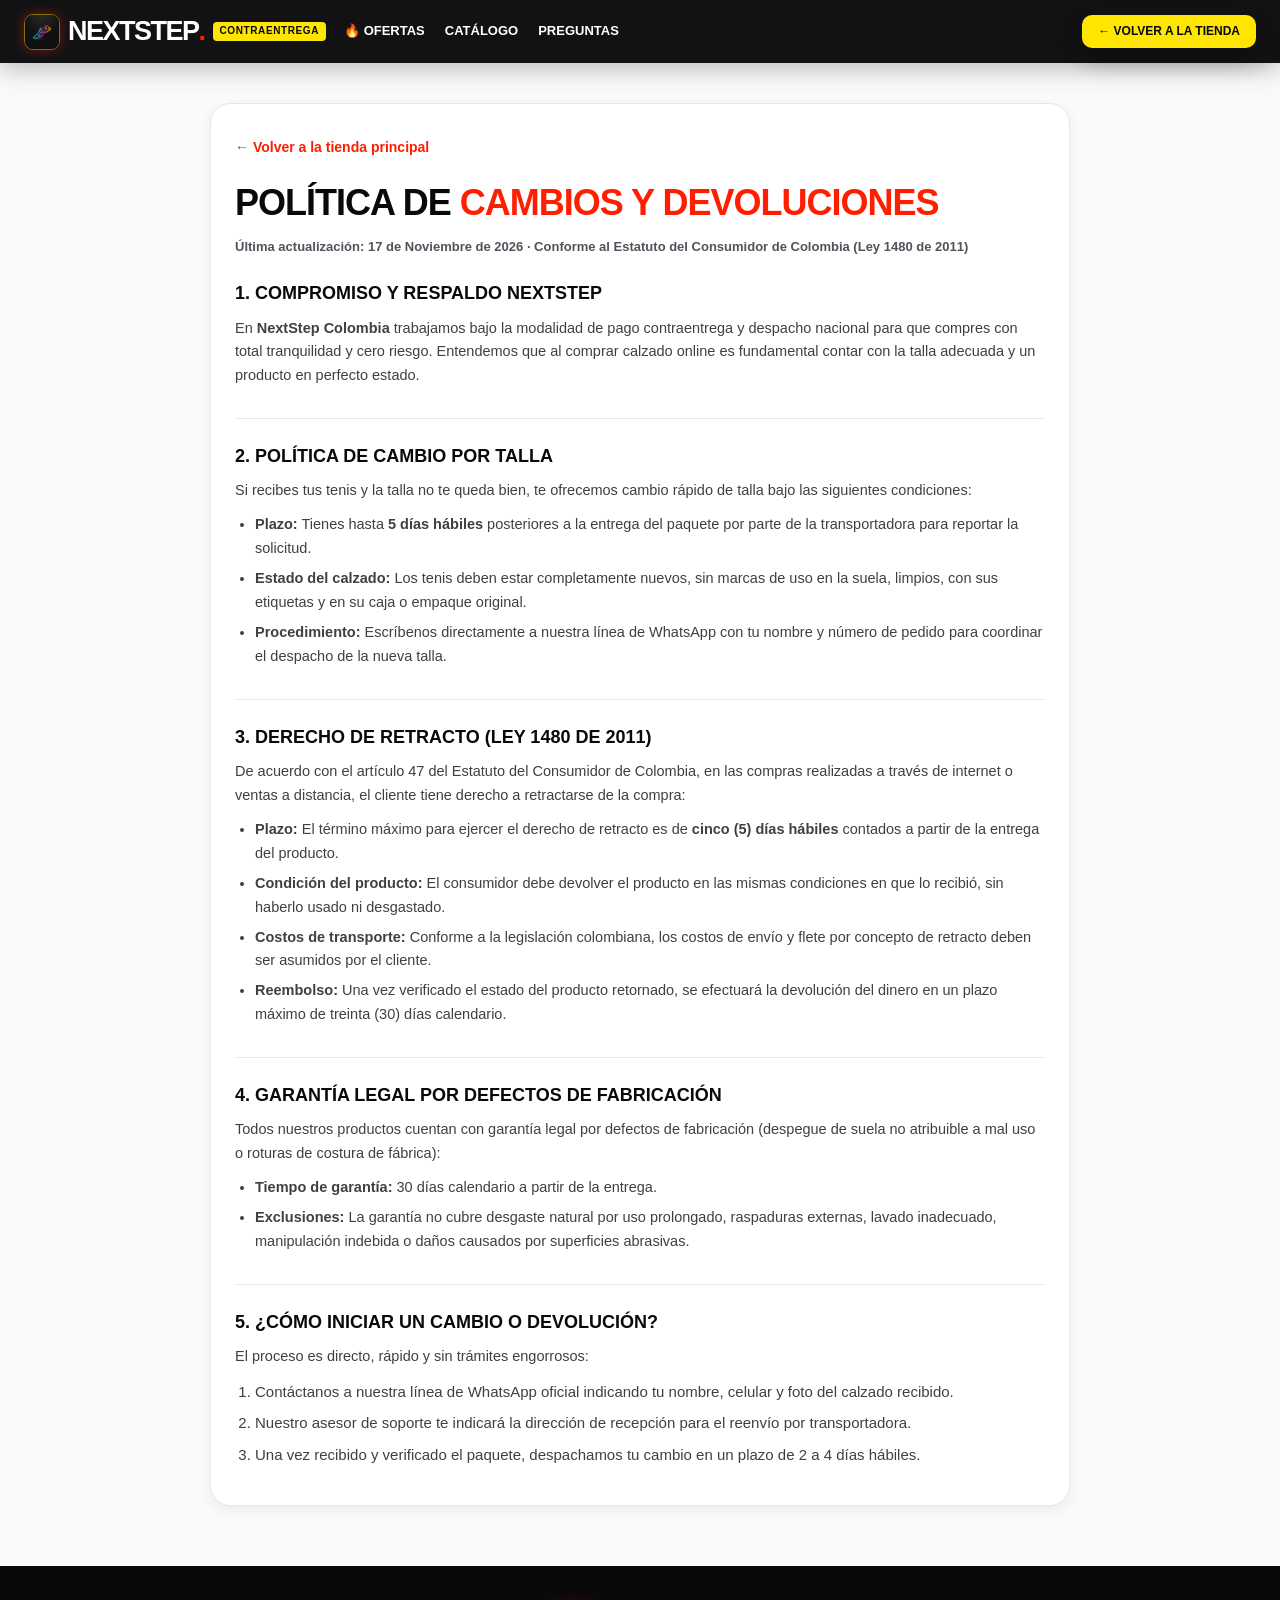
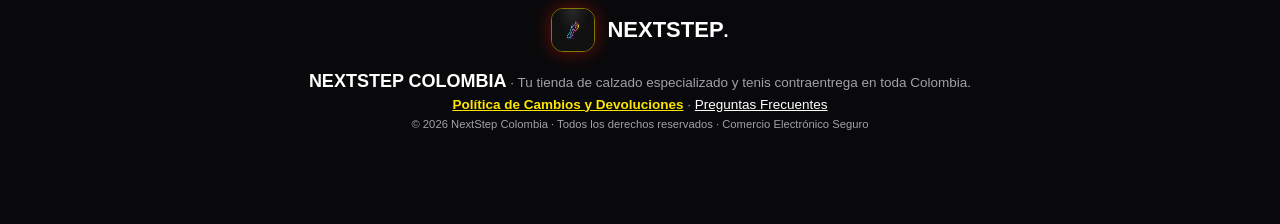
==== politica-devoluciones.html @ 33014d74 "Crear pagina oficial de politica de devoluciones y cambios conforme a la Ley 1480" ====
<!DOCTYPE html>
<html lang="es">
<head>
  <meta charset="utf-8">
  <meta name="viewport" content="width=device-width, initial-scale=1">
  <title>Política de Devoluciones y Cambios · NextStep Colombia</title>
  <meta name="description" content="Conoce nuestra política de cambios por talla, derecho de retracto y garantías de calzado en NextStep Colombia conforme a la Ley 1480 de 2011.">
  <meta name="robots" content="index, follow">
  <link rel="canonical" href="https://nextstep-liard.vercel.app/politica-devoluciones.html">
  <link rel="icon" type="image/x-icon" href="assets/favicon.ico">
  <link rel="stylesheet" href="css/styles.css">
  <style>
    .policy-container {
      max-width: 860px;
      margin: 40px auto 60px;
      padding: 32px 24px;
      background: #ffffff;
      border: 1.5px solid var(--border);
      border-radius: 20px;
      box-shadow: var(--shadow-sm);
    }
    .policy-container h1 {
      font-size: clamp(24px, 3.5vw, 36px);
      font-weight: 900;
      text-transform: uppercase;
      letter-spacing: -1px;
      margin-bottom: 8px;
    }
    .policy-container h1 span {
      color: var(--r);
    }
    .policy-date {
      font-size: 13px;
      color: var(--m);
      font-weight: 700;
      margin-bottom: 24px;
      display: block;
    }
    .policy-section {
      margin-bottom: 24px;
      padding-bottom: 20px;
      border-bottom: 1px solid var(--border);
    }
    .policy-section:last-child {
      border-bottom: none;
      margin-bottom: 0;
      padding-bottom: 0;
    }
    .policy-section h2 {
      font-size: 18px;
      font-weight: 900;
      text-transform: uppercase;
      margin-bottom: 10px;
      color: var(--k);
    }
    .policy-section p, .policy-section ul {
      font-size: 14.5px;
      line-height: 1.65;
      color: #3f3f46;
      margin-bottom: 10px;
    }
    .policy-section ul {
      padding-left: 20px;
    }
    .policy-section li {
      margin-bottom: 6px;
    }
    .policy-back-btn {
      display: inline-flex;
      align-items: center;
      gap: 8px;
      margin-bottom: 20px;
      font-weight: 800;
      color: var(--r);
      text-decoration: none;
      font-size: 14px;
    }
  </style>
</head>
<body>
  <!-- Header Sticky -->
  <header>
    <a href="index.html" class="logo" aria-label="NextStep Colombia Inicio">
      <img src="assets/logo.jpg" alt="NextStep Logo" class="logo-img" width="36" height="36">
      <span>NextStep<b>.</b></span>
      <span class="logo-tag">CONTRAENTREGA</span>
    </a>
    <nav>
      <a href="index.html#ofertas">🔥 Ofertas</a>
      <a href="index.html#tenis">Catálogo</a>
      <a href="index.html#faq">Preguntas</a>
    </nav>
    <a href="index.html" class="cta" style="padding:8px 16px;font-size:12px;margin-left:auto">← Volver a la Tienda</a>
  </header>

  <main class="policy-container">
    <a href="index.html" class="policy-back-btn">← Volver a la tienda principal</a>
    <h1>Política de <span>Cambios y Devoluciones</span></h1>
    <span class="policy-date">Última actualización: 17 de Noviembre de 2026 · Conforme al Estatuto del Consumidor de Colombia (Ley 1480 de 2011)</span>

    <div class="policy-section">
      <h2>1. Compromiso y Respaldo NextStep</h2>
      <p>En <strong>NextStep Colombia</strong> trabajamos bajo la modalidad de pago contraentrega y despacho nacional para que compres con total tranquilidad y cero riesgo. Entendemos que al comprar calzado online es fundamental contar con la talla adecuada y un producto en perfecto estado.</p>
    </div>

    <div class="policy-section">
      <h2>2. Política de Cambio por Talla</h2>
      <p>Si recibes tus tenis y la talla no te queda bien, te ofrecemos cambio rápido de talla bajo las siguientes condiciones:</p>
      <ul>
        <li><strong>Plazo:</strong> Tienes hasta <strong>5 días hábiles</strong> posteriores a la entrega del paquete por parte de la transportadora para reportar la solicitud.</li>
        <li><strong>Estado del calzado:</strong> Los tenis deben estar completamente nuevos, sin marcas de uso en la suela, limpios, con sus etiquetas y en su caja o empaque original.</li>
        <li><strong>Procedimiento:</strong> Escríbenos directamente a nuestra línea de WhatsApp con tu nombre y número de pedido para coordinar el despacho de la nueva talla.</li>
      </ul>
    </div>

    <div class="policy-section">
      <h2>3. Derecho de Retracto (Ley 1480 de 2011)</h2>
      <p>De acuerdo con el artículo 47 del Estatuto del Consumidor de Colombia, en las compras realizadas a través de internet o ventas a distancia, el cliente tiene derecho a retractarse de la compra:</p>
      <ul>
        <li><strong>Plazo:</strong> El término máximo para ejercer el derecho de retracto es de <strong>cinco (5) días hábiles</strong> contados a partir de la entrega del producto.</li>
        <li><strong>Condición del producto:</strong> El consumidor debe devolver el producto en las mismas condiciones en que lo recibió, sin haberlo usado ni desgastado.</li>
        <li><strong>Costos de transporte:</strong> Conforme a la legislación colombiana, los costos de envío y flete por concepto de retracto deben ser asumidos por el cliente.</li>
        <li><strong>Reembolso:</strong> Una vez verificado el estado del producto retornado, se efectuará la devolución del dinero en un plazo máximo de treinta (30) días calendario.</li>
      </ul>
    </div>

    <div class="policy-section">
      <h2>4. Garantía Legal por Defectos de Fabricación</h2>
      <p>Todos nuestros productos cuentan con garantía legal por defectos de fabricación (despegue de suela no atribuible a mal uso o roturas de costura de fábrica):</p>
      <ul>
        <li><strong>Tiempo de garantía:</strong> 30 días calendario a partir de la entrega.</li>
        <li><strong>Exclusiones:</strong> La garantía no cubre desgaste natural por uso prolongado, raspaduras externas, lavado inadecuado, manipulación indebida o daños causados por superficies abrasivas.</li>
      </ul>
    </div>

    <div class="policy-section">
      <h2>5. ¿Cómo Iniciar un Cambio o Devolución?</h2>
      <p>El proceso es directo, rápido y sin trámites engorrosos:</p>
      <ol style="padding-left:20px;line-height:1.7;color:#3f3f46">
        <li>Contáctanos a nuestra línea de WhatsApp oficial indicando tu nombre, celular y foto del calzado recibido.</li>
        <li>Nuestro asesor de soporte te indicará la dirección de recepción para el reenvío por transportadora.</li>
        <li>Una vez recibido y verificado el paquete, despachamos tu cambio en un plazo de 2 a 4 días hábiles.</li>
      </ol>
    </div>
  </main>

  <!-- Footer -->
  <footer>
    <a href="index.html" class="footer-logo">
      <img src="assets/logo.jpg" alt="NextStep Colombia" width="44" height="44">
      <span>NEXTSTEP<b>.</b></span>
    </a>
    <p><b>NEXTSTEP COLOMBIA</b> · Tu tienda de calzado especializado y tenis contraentrega en toda Colombia.</p>
    <p><a href="politica-devoluciones.html" style="color:var(--y);font-weight:700">Política de Cambios y Devoluciones</a> · <a href="index.html#faq" style="color:#fff">Preguntas Frecuentes</a></p>
    <small>© 2026 NextStep Colombia · Todos los derechos reservados · Comercio Electrónico Seguro</small>
  </footer>
</body>
</html>
---- css/styles.css ----
/* ==========================================================================
   NEXTSTEP · ESTILOS E-COMMERCE DE ALTA CONVERSIÓN (DROPI / CONTRAENTREGA)
   ========================================================================== */
:root {
  --k: #09090b;
  --k-soft: #18181b;
  --r: #ff1e00;
  --r-dark: #c90000;
  --y: #ffe600;
  --y-soft: #fff6a8;
  --green: #00b84c;
  --wa: #25d366;
  --wa-dark: #128c7e;
  --orange: #ff6a00;
  --g: #f4f5f7;
  --border: #e5e7eb;
  --m: #52525b;
  --card-bg: #ffffff;
  --shadow-sm: 0 4px 14px rgba(0, 0, 0, 0.06);
  --shadow-md: 0 12px 28px rgba(0, 0, 0, 0.12);
  --shadow-glow: 0 14px 34px rgba(255, 30, 0, 0.24);
  --radius: 16px;
}

* {
  box-sizing: border-box;
  margin: 0;
}

html {
  scroll-behavior: smooth;
}

body {
  font: 15px/1.45 "Inter", "Helvetica Neue", Arial, sans-serif;
  color: var(--k);
  background: #fafafa;
  overflow-x: hidden;
}

a {
  color: inherit;
}

button {
  font: inherit;
  cursor: pointer;
  border: 0;
}

.mu {
  color: var(--m);
}

/* ---------- Marquesina Superior + Control de Pausa (WCAG 2.2.2) ---------- */
.mq {
  background: linear-gradient(90deg, var(--y), #ffd000, var(--y));
  color: var(--k);
  overflow: hidden;
  white-space: nowrap;
  font-weight: 900;
  font-size: 12px;
  letter-spacing: 0.4px;
  text-transform: uppercase;
  padding: 9px 44px 9px 0;
  position: relative;
  border-bottom: 2px solid var(--k);
}

.mq > div {
  display: inline-block;
  will-change: transform;
}

.mq span {
  margin: 0 24px;
}

@media (prefers-reduced-motion: no-preference) {
  .mq > div {
    animation: mq 32s linear infinite;
  }
  .mq.paused > div {
    animation-play-state: paused;
  }
}

@keyframes mq {
  to {
    transform: translateX(-50%);
  }
}

.mq-toggle {
  position: absolute;
  right: 8px;
  top: 50%;
  transform: translateY(-50%);
  background: var(--k);
  color: #fff;
  width: 26px;
  height: 26px;
  border-radius: 6px;
  font-size: 12px;
  display: grid;
  place-items: center;
  line-height: 1;
}

.mq-toggle:hover {
  background: var(--r);
}

/* ---------- Barra Flash de Urgencia con Temporizador ---------- */
.flash-bar {
  background: linear-gradient(90deg, #111115, #2b0907, #111115);
  color: #fff;
  text-align: center;
  padding: 8px 16px;
  font-size: 12.5px;
  font-weight: 800;
  letter-spacing: 0.3px;
  display: flex;
  flex-wrap: wrap;
  align-items: center;
  justify-content: center;
  gap: 10px;
}

.flash-pill {
  background: var(--r);
  color: #fff;
  padding: 2px 10px;
  border-radius: 99px;
  font-size: 11px;
  font-weight: 900;
  text-transform: uppercase;
}

.flash-timer {
  background: var(--y);
  color: var(--k);
  font-family: ui-monospace, SFMono-Regular, Menlo, monospace;
  font-weight: 900;
  padding: 2px 9px;
  border-radius: 6px;
  font-size: 13px;
  letter-spacing: 1px;
}

/* ---------- Header Sticky ---------- */
header {
  background: rgba(9, 9, 11, 0.96);
  backdrop-filter: blur(10px);
  color: #fff;
  display: flex;
  align-items: center;
  gap: 18px;
  padding: 12px 24px;
  position: sticky;
  top: 0;
  z-index: 40;
  box-shadow: 0 6px 24px rgba(0, 0, 0, 0.25);
}

.logo {
  font-weight: 900;
  font-size: 27px;
  letter-spacing: -1.5px;
  text-transform: uppercase;
  text-decoration: none;
  display: inline-flex;
  align-items: center;
  gap: 8px;
}

.logo-img {
  width: 36px;
  height: 36px;
  border-radius: 9px;
  object-fit: cover;
  box-shadow: 0 0 12px rgba(255, 30, 0, 0.4);
  border: 1.5px solid rgba(255, 230, 0, 0.45);
  transition: transform 0.25s ease, box-shadow 0.25s ease;
  flex-shrink: 0;
}

.logo:hover .logo-img {
  transform: rotate(-6deg) scale(1.06);
  box-shadow: 0 0 18px rgba(255, 106, 0, 0.65);
}

.logo b {
  color: var(--r);
}

.logo-tag {
  font-size: 10px;
  letter-spacing: 0.6px;
  background: var(--y);
  color: var(--k);
  padding: 2px 7px;
  border-radius: 4px;
  font-weight: 900;
}

nav {
  display: flex;
  gap: 20px;
  font-weight: 800;
  font-size: 13px;
  text-transform: uppercase;
  flex: 1;
}

nav a {
  text-decoration: none;
  position: relative;
  padding: 4px 0;
  transition: color 0.2s;
}

nav a:hover {
  color: var(--y);
}

.search-wrap {
  position: relative;
  display: flex;
  align-items: center;
}

#q {
  padding: 9px 14px;
  border-radius: 99px;
  border: 2px solid #27272a;
  background: #18181b;
  color: #fff;
  width: 210px;
  font: inherit;
  transition: border-color 0.2s, background 0.2s;
}

#q::placeholder {
  color: #a1a1aa;
}

#q:focus {
  outline: none;
  border-color: var(--y);
  background: #222226;
}

#cb {
  background: linear-gradient(135deg, var(--r), var(--orange));
  color: #fff;
  font-weight: 900;
  padding: 10px 18px;
  border-radius: 99px;
  display: inline-flex;
  align-items: center;
  gap: 8px;
  box-shadow: 0 6px 18px rgba(255, 30, 0, 0.38);
  transition: transform 0.2s, box-shadow 0.2s;
}

#cb:hover {
  transform: translateY(-2px);
  box-shadow: 0 10px 22px rgba(255, 30, 0, 0.5);
}

#cc {
  background: var(--y);
  color: var(--k);
  border-radius: 99px;
  min-width: 22px;
  height: 22px;
  display: inline-grid;
  place-items: center;
  padding: 0 6px;
  font-size: 12px;
  font-weight: 900;
}

@media (max-width: 820px) {
  nav {
    display: none;
  }
  .logo-tag {
    display: none;
  }
}

@media (max-width: 600px) {
  header {
    flex-wrap: wrap;
    padding: 10px 12px;
    gap: 8px 10px;
  }
  .logo {
    font-size: 20px;
    gap: 6px;
  }
  .logo-img {
    width: 30px;
    height: 30px;
  }
  .search-wrap {
    order: 3;
    width: 100%;
  }
  #q {
    width: 100%;
    padding: 9px 14px;
    font-size: 14px;
  }
  #cb {
    margin-left: auto;
    padding: 8px 12px;
    font-size: 12px;
  }
}

/* ---------- Hero Slider de Alto Impacto ---------- */
.hero {
  position: relative;
  overflow: hidden;
  color: #fff;
  background: var(--k);
}

.sl {
  display: none;
  position: relative;
  min-height: min(72vh, 550px);
  padding: 44px 6vw 58px;
  align-items: center;
  grid-template-columns: 1.15fr 0.95fr;
  gap: 28px;
}

.sl.on {
  display: grid;
}

@media (prefers-reduced-motion: no-preference) {
  .sl.on {
    animation: fi 0.55s ease-out;
  }
}

@keyframes fi {
  from {
    opacity: 0;
    transform: translateX(30px);
  }
}

.hero-kicker {
  display: inline-flex;
  align-items: center;
  gap: 6px;
  background: rgba(255, 230, 0, 0.16);
  border: 1px solid var(--y);
  color: var(--y);
  font-size: 12px;
  font-weight: 900;
  text-transform: uppercase;
  padding: 5px 12px;
  border-radius: 99px;
  margin-bottom: 14px;
}

.sl h1 {
  font-size: clamp(36px, 6.2vw, 82px);
  line-height: 0.94;
  font-weight: 900;
  text-transform: uppercase;
  letter-spacing: -2px;
  text-shadow: 0 8px 26px rgba(0, 0, 0, 0.35);
}

.sl p {
  font-size: clamp(15px, 1.8vw, 19px);
  margin: 14px 0 24px;
  max-width: 510px;
  color: rgba(255, 255, 255, 0.92);
}

.hero-img-wrap {
  position: relative;
  display: grid;
  place-items: center;
}

.sl img {
  width: 100%;
  max-width: 440px;
  max-height: 410px;
  object-fit: cover;
  border-radius: 22px;
  transform: rotate(3deg);
  box-shadow: 0 26px 60px rgba(0, 0, 0, 0.55);
  border: 3px solid rgba(255, 255, 255, 0.25);
  background: #fff;
}

@media (prefers-reduced-motion: no-preference) {
  .sl.on img {
    animation: floatShoe 4.6s ease-in-out infinite;
  }
}

@keyframes floatShoe {
  0%, 100% {
    transform: rotate(3deg) translateY(0);
  }
  50% {
    transform: rotate(1deg) translateY(-12px);
  }
}

.hero-badge {
  position: absolute;
  bottom: 14px;
  left: 14px;
  background: var(--y);
  color: var(--k);
  padding: 10px 14px;
  border-radius: 12px;
  font-weight: 900;
  font-size: 13px;
  box-shadow: 0 10px 24px rgba(0, 0, 0, 0.35);
  text-transform: uppercase;
}

.bgv {
  position: absolute;
  inset: 0;
  width: 100%;
  height: 100%;
  object-fit: cover;
  opacity: 0.35;
}

@media (max-width: 760px) {
  .sl {
    grid-template-columns: 1fr;
    text-align: center;
    padding: 26px 16px 52px;
    min-height: auto;
    gap: 16px;
  }
  .sl img {
    max-height: 220px;
    max-width: 250px;
  }
  .hero-img-wrap {
    order: -1;
  }
  .sl p {
    margin-inline: auto;
  }
  .hero-badge {
    left: 50%;
    transform: translateX(-50%);
    white-space: nowrap;
  }
}

@media (max-width: 600px) {
  .sl {
    padding: 18px 12px 46px;
  }
  .hero-kicker {
    font-size: 10px;
    padding: 3px 8px;
    margin-bottom: 6px;
  }
  .sl h1 {
    font-size: clamp(24px, 7.8vw, 34px);
    letter-spacing: -1px;
    line-height: 1.05;
  }
  .sl p {
    font-size: 13px;
    margin: 6px auto 14px;
    max-width: 300px;
  }
  .sl img {
    max-height: 175px;
    max-width: 200px;
    border-radius: 14px;
  }
  .hero-badge {
    font-size: 10px;
    padding: 5px 8px;
    border-radius: 6px;
    bottom: 6px;
  }
  .cta {
    padding: 11px 20px;
    font-size: 12.5px;
  }
  .ar {
    width: 32px;
    height: 32px;
    font-size: 18px;
  }
}

.ar {
  position: absolute;
  top: 50%;
  transform: translateY(-50%);
  background: rgba(0, 0, 0, 0.45);
  color: #fff;
  width: 42px;
  height: 42px;
  border-radius: 50%;
  font-size: 24px;
  display: grid;
  place-items: center;
  z-index: 3;
  transition: background 0.2s;
}

.ar:hover {
  background: rgba(0, 0, 0, 0.8);
}

.dots {
  position: absolute;
  bottom: 16px;
  left: 0;
  right: 0;
  display: flex;
  align-items: center;
  justify-content: center;
  gap: 8px;
  z-index: 3;
}

.dots i {
  display: inline-block;
  width: 10px;
  height: 10px;
  border-radius: 6px;
  background: rgba(255, 255, 255, 0.45);
  cursor: pointer;
  transition: width 0.25s, background 0.25s;
}

.dots i.on {
  background: var(--y);
  width: 30px;
}

.hero-toggle {
  background: rgba(0, 0, 0, 0.55);
  color: #fff;
  border: 1px solid rgba(255, 255, 255, 0.35);
  border-radius: 99px;
  padding: 3px 10px;
  font-size: 11px;
  font-weight: 800;
  margin-left: 8px;
}

/* ---------- Botones CTA Llamativos + Brillo Shimmer ---------- */
.cta {
  position: relative;
  overflow: hidden;
  display: inline-flex;
  align-items: center;
  justify-content: center;
  gap: 8px;
  background: var(--y);
  color: var(--k);
  font-weight: 900;
  text-transform: uppercase;
  padding: 15px 30px;
  text-decoration: none;
  border-radius: 10px;
  box-shadow: 0 12px 26px rgba(0, 0, 0, 0.3);
  transition: transform 0.2s, box-shadow 0.2s, background 0.2s;
}

.cta:hover {
  transform: translateY(-2px);
  background: #fff;
}

.cta.k {
  background: var(--k);
  color: #fff;
  width: 100%;
  margin-top: 8px;
}

.cta.k:hover {
  background: var(--r);
}

.cta-shine::after,
.w::after {
  content: "";
  position: absolute;
  inset: 0;
  background: linear-gradient(
    115deg,
    transparent 25%,
    rgba(255, 255, 255, 0.45) 50%,
    transparent 75%
  );
  transform: translateX(-120%);
  pointer-events: none;
}

@media (prefers-reduced-motion: no-preference) {
  .cta-shine::after,
  .w::after {
    animation: ctaShine 3.6s ease-in-out infinite;
  }
}

@keyframes ctaShine {
  0%, 60% {
    transform: translateX(-120%);
  }
  100% {
    transform: translateX(120%);
  }
}

/* ---------- Trust Bar (4 Pilares) ---------- */
.tr {
  display: grid;
  grid-template-columns: repeat(auto-fit, minmax(190px, 1fr));
  gap: 1px;
  background: var(--border);
  border-bottom: 1px solid var(--border);
}

.tr div {
  background: #fff;
  padding: 18px 14px;
  text-align: center;
  font-weight: 900;
  font-size: 13px;
  text-transform: uppercase;
  transition: background 0.2s;
}

.tr div:hover {
  background: #fffbeb;
}

.tr small {
  display: block;
  color: var(--m);
  font-weight: 500;
  text-transform: none;
  margin-top: 2px;
}

/* ---------- Títulos de Sección ---------- */
.sec-head {
  max-width: 1280px;
  margin: auto;
  padding: 40px 24px 16px;
  display: flex;
  flex-wrap: wrap;
  align-items: flex-end;
  justify-content: space-between;
  gap: 12px;
}

.sec {
  font-size: clamp(24px, 3.8vw, 40px);
  font-weight: 900;
  text-transform: uppercase;
  letter-spacing: -1px;
  padding: 40px 24px 14px;
  max-width: 1280px;
  margin: auto;
}

.sec-head .sec {
  padding: 0;
  margin: 0;
}

.sec span {
  color: var(--r);
}

.sec-sub {
  font-size: 13.5px;
  font-weight: 700;
  color: var(--m);
  background: #fff;
  border: 1px solid var(--border);
  padding: 6px 14px;
  border-radius: 99px;
}

/* ---------- Grids y Tarjetas de Producto (Estilo Tiendas Nova / Dropi) ---------- */
.grid {
  display: grid;
  grid-template-columns: repeat(auto-fill, minmax(245px, 1fr));
  gap: 20px;
  padding: 0 24px;
  max-width: 1280px;
  margin: auto;
}

.card {
  background: var(--card-bg);
  border-radius: var(--radius);
  padding: 12px;
  border: 1.5px solid var(--border);
  box-shadow: var(--shadow-sm);
  cursor: pointer;
  display: flex;
  flex-direction: column;
  transition: transform 0.25s ease, box-shadow 0.25s ease, border-color 0.25s ease;
}

.card:hover {
  transform: translateY(-6px);
  box-shadow: var(--shadow-md);
  border-color: var(--r);
}

.im {
  aspect-ratio: 1;
  background: var(--g);
  border-radius: 12px;
  overflow: hidden;
  position: relative;
}

.im img {
  width: 100%;
  height: 100%;
  object-fit: cover;
  transition: transform 0.4s ease;
}

.card:hover .im img {
  transform: scale(1.07);
}

.bg {
  position: absolute;
  top: 10px;
  left: 10px;
  background: linear-gradient(135deg, var(--r), var(--orange));
  color: #fff;
  font-size: 12px;
  font-weight: 900;
  padding: 4px 10px;
  border-radius: 99px;
  box-shadow: 0 4px 10px rgba(255, 30, 0, 0.35);
}

.tag-hot {
  position: absolute;
  top: 10px;
  right: 10px;
  background: var(--k);
  color: var(--y);
  font-size: 10.5px;
  font-weight: 900;
  padding: 4px 8px;
  border-radius: 99px;
  letter-spacing: 0.3px;
}

.tag-cod {
  position: absolute;
  bottom: 10px;
  left: 10px;
  background: rgba(0, 184, 76, 0.94);
  color: #fff;
  font-size: 11px;
  font-weight: 800;
  padding: 4px 9px;
  border-radius: 8px;
}

.vb {
  position: absolute;
  bottom: 10px;
  right: 10px;
  background: var(--k);
  color: #fff;
  font-size: 11px;
  font-weight: 800;
  padding: 4px 8px;
  border-radius: 6px;
}

.card-meta {
  display: flex;
  align-items: center;
  justify-content: space-between;
  font-size: 12px;
  margin-top: 10px;
  color: var(--m);
  font-weight: 700;
}

.stars {
  color: #f59e0b;
  font-weight: 900;
}

.card h3 {
  font-size: 15px;
  font-weight: 900;
  margin: 4px 0 6px;
  text-transform: uppercase;
  line-height: 1.25;
}

.pr {
  display: flex;
  align-items: baseline;
  flex-wrap: wrap;
  gap: 8px;
}

.pr b {
  font-size: 22px;
  font-weight: 900;
  color: var(--r);
}

.pr s {
  color: var(--m);
  font-size: 14px;
}

.sv {
  display: inline-block;
  margin-top: 4px;
  font-size: 12px;
  font-weight: 800;
  color: #065f46;
  background: #d1fae5;
  padding: 2px 8px;
  border-radius: 6px;
  width: fit-content;
}

.stock-bar-wrap {
  margin-top: 10px;
  font-size: 11.5px;
  font-weight: 700;
  color: #9a3412;
}

.stock-track {
  height: 6px;
  background: #fed7aa;
  border-radius: 99px;
  overflow: hidden;
  margin-top: 4px;
}

.stock-fill {
  height: 100%;
  background: linear-gradient(90deg, var(--orange), var(--r));
  border-radius: 99px;
}

.card-btn {
  margin-top: 12px;
  width: 100%;
  background: var(--k);
  color: #fff;
  font-weight: 900;
  font-size: 13px;
  text-transform: uppercase;
  padding: 11px 12px;
  border-radius: 10px;
  position: relative;
  overflow: hidden;
  transition: background 0.2s, transform 0.2s;
}

.card:hover .card-btn {
  background: linear-gradient(135deg, var(--r), var(--orange));
}

.card iframe,
.card video {
  width: 100%;
  aspect-ratio: 4/5;
  border: 0;
  border-radius: 10px;
  background: #000;
}

/* ---------- Banner Promocional 2x (Venta Cruzada) ---------- */
.promo-banner {
  max-width: 1232px;
  margin: 38px auto 0;
  padding: 24px 28px;
  border-radius: 20px;
  background: linear-gradient(120deg, #09090b 0%, #b91c1c 55%, #ff6a00 100%);
  color: #fff;
  display: flex;
  flex-wrap: wrap;
  align-items: center;
  justify-content: space-between;
  gap: 18px;
  box-shadow: var(--shadow-glow);
}

@media (max-width: 1280px) {
  .promo-banner {
    margin-inline: 24px;
  }
}

.promo-banner h3 {
  font-size: clamp(20px, 3vw, 30px);
  font-weight: 900;
  text-transform: uppercase;
  line-height: 1.1;
}

.promo-banner h3 span {
  color: var(--y);
}

.promo-banner p {
  margin-top: 6px;
  color: rgba(255, 255, 255, 0.9);
  font-weight: 600;
}

/* ---------- Categorías (Tiles) ---------- */
.tiles {
  display: grid;
  grid-template-columns: repeat(auto-fit, minmax(250px, 1fr));
  gap: 16px;
  padding: 0 24px;
  max-width: 1280px;
  margin: auto;
}

.tile {
  height: 230px;
  border-radius: var(--radius);
  background: #222 center/cover;
  color: #fff;
  display: flex;
  flex-direction: column;
  justify-content: flex-end;
  padding: 22px;
  text-decoration: none;
  cursor: pointer;
  position: relative;
  overflow: hidden;
  box-shadow: inset 0 -110px 70px -25px rgba(0, 0, 0, 0.88);
  transition: transform 0.25s ease, box-shadow 0.25s ease;
}

.tile:hover {
  transform: translateY(-4px);
  box-shadow: inset 0 -120px 75px -20px rgba(225, 6, 0, 0.78), var(--shadow-md);
}

.tile strong {
  font-size: 28px;
  font-weight: 900;
  text-transform: uppercase;
  line-height: 1;
}

.tile span {
  font-size: 13px;
  font-weight: 800;
  color: var(--y);
  margin-top: 6px;
}

/* ---------- Barra de Filtros y Ordenamiento ---------- */
.bar {
  display: flex;
  flex-wrap: wrap;
  align-items: center;
  justify-content: space-between;
  gap: 12px;
  padding: 0 24px 20px;
  max-width: 1280px;
  margin: auto;
}

.chips {
  display: flex;
  flex-wrap: wrap;
  gap: 8px;
}

.chip {
  background: #fff;
  border: 1.5px solid var(--border);
  padding: 9px 20px;
  border-radius: 99px;
  font-weight: 800;
  font-size: 13.5px;
  transition: background 0.2s, color 0.2s, border-color 0.2s;
}

.chip:hover {
  border-color: var(--k);
}

.chip.on {
  background: var(--k);
  color: var(--y);
  border-color: var(--k);
}

.sort-select {
  padding: 9px 14px;
  border-radius: 10px;
  border: 1.5px solid var(--border);
  background: #fff;
  font: inherit;
  font-weight: 700;
  font-size: 13.5px;
  cursor: pointer;
}

/* ---------- Por Qué Elegir NextStep ---------- */
.why {
  display: grid;
  grid-template-columns: repeat(auto-fit, minmax(240px, 1fr));
  gap: 12px;
  padding: 0 24px;
  max-width: 1280px;
  margin: auto;
}

.why div {
  background: #fff;
  border: 1.5px solid var(--border);
  padding: 18px;
  border-radius: 14px;
  font-weight: 800;
  box-shadow: var(--shadow-sm);
  display: flex;
  align-items: center;
  gap: 10px;
}

/* ---------- Reseñas Verificadas ---------- */
.reviews-grid {
  display: grid;
  grid-template-columns: repeat(auto-fit, minmax(260px, 1fr));
  gap: 16px;
  padding: 0 24px;
  max-width: 1280px;
  margin: auto;
}

.rev-card {
  background: #fff;
  border: 1.5px solid var(--border);
  border-radius: 16px;
  padding: 20px;
  box-shadow: var(--shadow-sm);
  display: flex;
  flex-direction: column;
  gap: 10px;
}

.rev-top {
  display: flex;
  justify-content: space-between;
  align-items: center;
}

.rev-badge {
  font-size: 11px;
  font-weight: 800;
  color: #065f46;
  background: #d1fae5;
  padding: 3px 9px;
  border-radius: 99px;
}

.rev-card p {
  color: #3f3f46;
  font-size: 14px;
}

.rev-foot {
  margin-top: auto;
  padding-top: 8px;
  border-top: 1px solid var(--border);
  font-size: 12.5px;
  display: flex;
  justify-content: space-between;
  color: var(--m);
}

/* ---------- FAQ Acordeón (modern-web-guidance: accordion) ---------- */
.faq {
  max-width: 920px;
  margin: auto;
  padding: 0 24px;
}

.faq details {
  background: #fff;
  border: 1.5px solid var(--border);
  border-radius: 14px;
  margin-bottom: 10px;
  padding: 0 18px;
  box-shadow: var(--shadow-sm);
}

.faq summary {
  list-style: none;
  display: flex;
  align-items: center;
  gap: 0.75ch;
  cursor: pointer;
  font-weight: 800;
  font-size: 15.5px;
  padding: 16px 0;
}

.faq summary::-webkit-details-marker {
  display: none;
}

.faq summary::before {
  content: "";
  inline-size: 1.1em;
  block-size: 1.1em;
  flex-shrink: 0;
  background-color: var(--r);
  mask: url("data:image/svg+xml,%3Csvg xmlns='http://www.w3.org/2000/svg' viewBox='0 0 24 24' fill='none' stroke='black' stroke-width='3' stroke-linecap='round' stroke-linejoin='round'%3E%3Cpolyline points='6 9 12 15 18 9'/%3E%3C/svg%3E") no-repeat center / contain;
  rotate: -90deg;
}

.faq details[open] > summary::before {
  rotate: 0deg;
}

@media (prefers-reduced-motion: no-preference) {
  .faq summary::before {
    transition: rotate 0.2s ease;
  }
}

.faq details::details-content {
  interpolate-size: allow-keywords;
  overflow: clip;
  contain: layout;
}

.faq details:not([open])::details-content {
  block-size: 0;
}

@media (prefers-reduced-motion: no-preference) {
  .faq details::details-content {
    transition: block-size, content-visibility, display;
    transition-duration: 0.3s;
    transition-timing-function: ease-in-out;
    transition-behavior: allow-discrete;
  }
}

.faq details p,
.faq details ul {
  margin: 0 0 16px 0;
  color: #3f3f46;
}

.faq details ul {
  padding-left: 18px;
}

/* ---------- Modal de Producto de Alta Conversión ---------- */
.ov {
  position: fixed;
  inset: 0;
  background: rgba(9, 9, 11, 0.72);
  backdrop-filter: blur(4px);
  display: none;
  z-index: 60;
  align-items: center;
  justify-content: center;
  padding: 12px;
}

.ov.on {
  display: flex;
}

.md {
  background: #fff;
  border-radius: 20px;
  max-width: 920px;
  width: 100%;
  max-height: 92vh;
  overflow: auto;
  display: grid;
  grid-template-columns: 1fr 1.1fr;
  box-shadow: 0 28px 64px rgba(0, 0, 0, 0.45);
}

@media (max-width: 740px) {
  .ov {
    align-items: flex-end;
    padding: 0;
  }
  .md {
    grid-template-columns: 1fr;
    max-height: 94vh;
    border-radius: 20px 20px 0 0;
    width: 100%;
  }
}

.pi {
  padding: 22px;
}

.pi h2 {
  text-transform: uppercase;
  font-weight: 900;
  font-size: 24px;
  margin: 8px 0 6px;
}

.big b {
  font-size: 32px;
}

.live-viewers {
  display: inline-flex;
  align-items: center;
  gap: 6px;
  background: #fef2f2;
  color: #b91c1c;
  font-size: 12.5px;
  font-weight: 800;
  padding: 6px 12px;
  border-radius: 8px;
  margin-bottom: 10px;
}

.pack-grid {
  display: grid;
  grid-template-columns: 1fr 1fr;
  gap: 8px;
  margin: 12px 0;
}

.pack-opt {
  text-align: left;
  background: #fff;
  border: 2px solid var(--border);
  border-radius: 12px;
  padding: 10px 12px;
  position: relative;
  transition: border-color 0.2s, background 0.2s;
}

.pack-opt.on {
  border-color: var(--r);
  background: #fff5f5;
}

.pack-badge {
  position: absolute;
  top: -9px;
  right: 8px;
  background: var(--green);
  color: #fff;
  font-size: 10px;
  font-weight: 900;
  padding: 2px 7px;
  border-radius: 99px;
}

.sz-head {
  display: flex;
  justify-content: space-between;
  align-items: center;
  margin-top: 12px;
}

.sz-guide-btn {
  background: none;
  color: var(--r);
  font-size: 12.5px;
  font-weight: 800;
  text-decoration: underline;
}

.sz-table {
  display: grid;
  grid-template-columns: repeat(4, 1fr);
  gap: 6px;
  background: var(--g);
  padding: 10px;
  border-radius: 10px;
  margin: 8px 0;
  font-size: 12px;
}

.sz-table div {
  background: #fff;
  padding: 5px;
  border-radius: 6px;
  text-align: center;
  font-weight: 700;
}

.sz {
  display: flex;
  flex-wrap: wrap;
  gap: 7px;
  margin: 8px 0 14px;
}

.sz button {
  background: #fff;
  border: 1.5px solid #d4d4d8;
  padding: 8px 13px;
  border-radius: 8px;
  font-weight: 700;
  transition: border-color 0.15s, background 0.15s, color 0.15s;
}

.sz button:hover {
  border-color: var(--k);
}

.sz button.on {
  background: var(--k);
  color: var(--y);
  border-color: var(--k);
}

.w {
  position: relative;
  overflow: hidden;
  width: 100%;
  margin-top: 10px;
  padding: 15px 16px;
  border-radius: 12px;
  font-weight: 900;
  font-size: 14px;
  text-transform: uppercase;
  display: block;
  text-align: center;
  background: linear-gradient(135deg, var(--r), var(--orange));
  color: #fff;
  box-shadow: var(--shadow-glow);
  transition: transform 0.2s;
}

.w:hover {
  transform: translateY(-2px);
}

.w.wa {
  background: linear-gradient(135deg, var(--wa), var(--wa-dark));
  box-shadow: 0 10px 24px rgba(37, 211, 102, 0.32);
}

.x {
  background: none;
  width: 100%;
  margin-top: 10px;
  color: var(--m);
  font-weight: 700;
  padding: 8px;
}

.carriers-strip {
  display: flex;
  flex-wrap: wrap;
  gap: 6px;
  margin-top: 12px;
  padding-top: 12px;
  border-top: 1px dashed var(--border);
  font-size: 11px;
  font-weight: 800;
  color: var(--m);
}

.carriers-strip span {
  background: var(--g);
  padding: 4px 8px;
  border-radius: 6px;
}

.pi details {
  border-bottom: 1px solid var(--border);
  padding: 10px 0;
}

.pi summary {
  list-style: none;
  display: flex;
  align-items: center;
  gap: 0.5ch;
  cursor: pointer;
  font-weight: 800;
}

.pi summary::-webkit-details-marker {
  display: none;
}

.pi summary::before {
  content: "+";
  color: var(--r);
  font-weight: 900;
}

.pi details[open] > summary::before {
  content: "−";
}

/* ---------- Drawer de Carrito Contraentrega ---------- */
.dr {
  position: fixed;
  top: 0;
  right: 0;
  bottom: 0;
  width: min(440px, 100%);
  background: #fff;
  z-index: 70;
  transform: translateX(100%);
  transition: transform 0.28s ease;
  display: flex;
  flex-direction: column;
  overflow: auto;
  box-shadow: -12px 0 40px rgba(0, 0, 0, 0.25);
}

.dr.on {
  transform: none;
}

.dh {
  display: flex;
  justify-content: space-between;
  align-items: center;
  padding: 16px 18px;
  background: var(--k);
  color: #fff;
  font-weight: 900;
  text-transform: uppercase;
}

.dh button {
  background: rgba(255, 255, 255, 0.14);
  color: #fff;
  width: 32px;
  height: 32px;
  border-radius: 50%;
  font-size: 16px;
}

.cart-perk {
  background: #ecfdf5;
  color: #065f46;
  border-bottom: 1px solid #a7f3d0;
  padding: 10px 16px;
  font-size: 12.5px;
  font-weight: 800;
  text-align: center;
}

.it {
  display: flex;
  gap: 12px;
  padding: 14px 16px;
  align-items: center;
  border-bottom: 1px solid var(--border);
}

.it img {
  width: 68px;
  height: 68px;
  object-fit: cover;
  border-radius: 10px;
}

.it > div:nth-child(2) {
  flex: 1;
}

.qt {
  display: flex;
  gap: 8px;
  align-items: center;
  font-weight: 900;
}

.qt button {
  width: 30px;
  height: 30px;
  background: var(--g);
  border-radius: 8px;
  font-weight: 900;
}

#co {
  padding: 16px;
  display: none;
  background: #fafafa;
  border-top: 2px solid var(--border);
}

#co input {
  font: inherit;
  width: 100%;
  padding: 11px 12px;
  border: 1.5px solid #d4d4d8;
  border-radius: 10px;
  margin-bottom: 9px;
  background: #fff;
}

#co input:focus {
  outline: none;
  border-color: var(--k);
}

.co-row {
  display: grid;
  grid-template-columns: 1fr 1fr;
  gap: 8px;
}

.tt {
  display: flex;
  justify-content: space-between;
  margin-bottom: 6px;
  font-size: 16px;
}

/* ---------- Footer ---------- */
footer {
  background: var(--k);
  color: #a1a1aa;
  padding: 42px 24px 90px;
  font-size: 13.5px;
  text-align: center;
  margin-top: 56px;
}

footer b {
  color: #fff;
  font-size: 18px;
}

/* ---------- Botón Flotante Llamativo de WhatsApp (Esquina Inferior Derecha) ---------- */
.wab-wrap {
  position: fixed;
  right: 20px;
  bottom: 20px;
  z-index: 95;
  display: flex;
  align-items: center;
  gap: 12px;
}

.wab-bubble {
  background: #ffffff;
  color: var(--k);
  padding: 10px 14px;
  border-radius: 14px;
  box-shadow: 0 10px 28px rgba(0, 0, 0, 0.22);
  border: 2px solid var(--wa);
  text-decoration: none;
  display: flex;
  flex-direction: column;
  line-height: 1.2;
  transition: transform 0.2s;
}

.wab-bubble:hover {
  transform: translateY(-2px);
}

.wab-bubble strong {
  font-size: 13px;
  font-weight: 900;
  color: var(--k);
}

.wab-bubble span {
  font-size: 11px;
  font-weight: 700;
  color: #065f46;
  display: inline-flex;
  align-items: center;
  gap: 5px;
  margin-top: 2px;
}

.wab-dot {
  width: 8px;
  height: 8px;
  border-radius: 50%;
  background: var(--wa);
  display: inline-block;
}

#wab {
  position: relative;
  width: 64px;
  height: 64px;
  border-radius: 50%;
  background: linear-gradient(135deg, #25d366, #128c7e);
  color: #fff;
  display: flex;
  align-items: center;
  justify-content: center;
  text-decoration: none;
  box-shadow: 0 12px 30px rgba(18, 140, 126, 0.55);
  transition: transform 0.2s;
}

#wab:hover {
  transform: scale(1.08);
}

#wab svg {
  width: 34px;
  height: 34px;
  fill: #fff;
  position: relative;
  z-index: 2;
}

.wab-badge {
  position: absolute;
  top: -2px;
  right: -2px;
  background: var(--r);
  color: #fff;
  width: 22px;
  height: 22px;
  border-radius: 50%;
  font-size: 12px;
  font-weight: 900;
  display: grid;
  place-items: center;
  border: 2px solid #fff;
  z-index: 3;
}

@media (prefers-reduced-motion: no-preference) {
  #wab::before,
  #wab::after {
    content: "";
    position: absolute;
    inset: -4px;
    border-radius: 50%;
    border: 3px solid var(--wa);
    animation: waPulse 2.4s ease-out infinite;
    pointer-events: none;
  }
  #wab::after {
    animation-delay: 1.2s;
  }
  .wab-wrap {
    animation: waFloat 3.2s ease-in-out infinite;
  }
}

@keyframes waPulse {
  0% {
    transform: scale(1);
    opacity: 0.75;
  }
  100% {
    transform: scale(1.48);
    opacity: 0;
  }
}

@keyframes waFloat {
  0%, 100% {
    transform: translateY(0);
  }
  50% {
    transform: translateY(-5px);
  }
}

@media (max-width: 600px) {
  .wab-wrap {
    right: 14px;
    bottom: 14px;
    gap: 0;
  }
  .wab-bubble {
    display: none;
  }
  #wab {
    width: 54px;
    height: 54px;
  }
  #wab svg {
    width: 28px;
    height: 28px;
  }
}

/* ---------- Toast de Prueba Social (Esquina Inferior Izquierda) ---------- */
.sales-toast {
  position: fixed;
  left: 20px;
  bottom: 22px;
  z-index: 80;
  background: #fff;
  border: 1.5px solid var(--border);
  border-left: 5px solid var(--green);
  border-radius: 14px;
  padding: 10px 12px;
  box-shadow: 0 14px 32px rgba(0, 0, 0, 0.18);
  display: flex;
  align-items: center;
  gap: 10px;
  max-width: 310px;
  opacity: 0;
  transform: translateY(20px);
  pointer-events: none;
  transition: opacity 0.3s ease, transform 0.3s ease;
}

.sales-toast.on {
  opacity: 1;
  transform: translateY(0);
  pointer-events: auto;
}

.sales-toast img {
  width: 48px;
  height: 48px;
  object-fit: cover;
  border-radius: 8px;
}

.sales-toast-txt {
  font-size: 12px;
  line-height: 1.3;
  cursor: pointer;
}

.sales-toast-close {
  background: none;
  color: var(--m);
  font-size: 14px;
  padding: 4px;
  align-self: flex-start;
}

@media (max-width: 720px) {
  .sales-toast {
    display: none;
  }
}

/* ---------- Animación de Entrada en Scroll ---------- */
@media (prefers-reduced-motion: no-preference) {
  .reveal {
    transition: opacity 0.45s ease, transform 0.45s ease;
  }
  .reveal.pre {
    opacity: 0;
    transform: translateY(18px);
  }
  .reveal.vis {
    opacity: 1;
    transform: translateY(0);
  }
}

/* ---------- Footer Logo ---------- */
.footer-logo {
  display: inline-flex;
  align-items: center;
  gap: 12px;
  margin-bottom: 16px;
  text-decoration: none;
  color: #fff;
  font-size: 22px;
  font-weight: 900;
  text-transform: uppercase;
}

.footer-logo img {
  width: 44px;
  height: 44px;
  border-radius: 12px;
  border: 1.5px solid rgba(255, 230, 0, 0.5);
  box-shadow: 0 0 18px rgba(255, 30, 0, 0.4);
}

/* ---------- Sección de Contenido SEO / Cobertura Colombia ---------- */
.seo-section {
  max-width: 1280px;
  margin: 48px auto 0;
  padding: 0 24px;
}

.seo-card {
  background: #ffffff;
  border: 1.5px solid var(--border);
  border-radius: 20px;
  padding: 32px 28px;
  box-shadow: var(--shadow-sm);
}

.seo-card h2 {
  font-size: clamp(22px, 3.2vw, 32px);
  font-weight: 900;
  text-transform: uppercase;
  letter-spacing: -0.5px;
  margin-bottom: 14px;
  line-height: 1.2;
}

.seo-card h2 span {
  color: var(--r);
}

.seo-card p {
  color: #3f3f46;
  font-size: 14.5px;
  line-height: 1.6;
  margin-bottom: 16px;
}

.seo-grid {
  display: grid;
  grid-template-columns: repeat(auto-fit, minmax(260px, 1fr));
  gap: 16px;
  margin: 22px 0;
}

.seo-box {
  background: var(--g);
  border-radius: 14px;
  padding: 18px;
  border-left: 4px solid var(--r);
}

.seo-box h3 {
  font-size: 15px;
  font-weight: 900;
  text-transform: uppercase;
  margin-bottom: 6px;
  color: var(--k);
}

.seo-box p {
  font-size: 13px;
  color: var(--m);
  line-height: 1.45;
  margin: 0;
}

.city-cloud {
  background: #fff;
  border: 1px dashed var(--border);
  padding: 18px;
  border-radius: 14px;
  margin-top: 18px;
}

.city-cloud strong {
  display: block;
  font-size: 13.5px;
  font-weight: 900;
  text-transform: uppercase;
  margin-bottom: 10px;
  color: var(--k);
}

.city-pills {
  display: flex;
  flex-wrap: wrap;
  gap: 6px;
}

.city-pill {
  background: #f4f4f5;
  color: #3f3f46;
  font-size: 11.5px;
  font-weight: 700;
  padding: 5px 11px;
  border-radius: 99px;
  border: 1px solid #e4e4e7;
}

.seo-tags-fast {
  display: flex;
  flex-wrap: wrap;
  gap: 8px;
  margin-top: 16px;
}

.seo-tag-btn {
  background: var(--k);
  color: var(--y);
  border-radius: 99px;
  padding: 6px 14px;
  font-size: 12px;
  font-weight: 800;
  cursor: pointer;
  transition: transform 0.2s, background 0.2s, color 0.2s;
}

.seo-tag-btn:hover {
  background: var(--r);
  color: #fff;
  transform: translateY(-2px);
}

/* ==========================================================================
   OPTIMIZACIÓN RESPONSIVE AVANZADA PARA DISPOSITIVOS MÓVILES (SMARTPHONES)
   ========================================================================== */

/* Reglas globales anti-desbordamiento */
html, body {
  max-width: 100vw;
  overflow-x: hidden;
}

img, video, iframe, input, select, button {
  max-width: 100%;
}

@media (max-width: 768px) {
  .promo-banner {
    margin: 24px 14px 0;
    padding: 20px 16px;
  }
}

@media (max-width: 600px) {
  /* 1. Barra Flash y Marquesina */
  .flash-bar {
    font-size: 11px;
    padding: 6px 10px;
    gap: 6px;
    line-height: 1.35;
  }
  .flash-pill {
    font-size: 9.5px;
    padding: 2px 7px;
  }
  .flash-timer {
    font-size: 11.5px;
    padding: 2px 6px;
  }
  .mq {
    font-size: 11px;
    padding: 7px 38px 7px 0;
  }
  .mq-toggle {
    width: 24px;
    height: 24px;
    font-size: 10.5px;
    right: 6px;
  }

  /* 2. Barra de Confianza (2x2 cuadrícula) */
  .tr {
    grid-template-columns: 1fr 1fr;
  }
  .tr div {
    padding: 12px 6px;
    font-size: 11px;
  }
  .tr small {
    font-size: 9.5px;
  }

  /* 3. Encabezados de Sección */
  .sec-head {
    padding: 26px 12px 10px;
    gap: 8px;
  }
  .sec {
    font-size: 21px;
    padding: 26px 12px 10px;
  }
  .sec-sub {
    font-size: 11.5px;
    padding: 4px 10px;
  }

  /* 4. Grilla de Productos en 2 Columnas Estilo App Móvil */
  .grid {
    grid-template-columns: repeat(2, 1fr);
    gap: 9px;
    padding: 0 10px;
  }
  .card {
    padding: 7px;
    border-radius: 12px;
  }
  .im {
    border-radius: 8px;
  }
  .bg {
    font-size: 10px;
    padding: 2px 7px;
    top: 5px;
    left: 5px;
  }
  .tag-hot {
    font-size: 8.5px;
    padding: 2px 6px;
    top: 5px;
    right: 5px;
  }
  .tag-cod {
    font-size: 8.5px;
    padding: 2px 5px;
    bottom: 5px;
    left: 5px;
  }
  .vb {
    font-size: 9px;
    padding: 2px 5px;
    bottom: 5px;
    right: 5px;
  }
  .card-meta {
    font-size: 10px;
    margin-top: 5px;
  }
  .card h3 {
    font-size: 12px;
    margin: 3px 0 4px;
    display: -webkit-box;
    -webkit-line-clamp: 2;
    -webkit-box-orient: vertical;
    overflow: hidden;
    height: 31px;
    line-height: 1.25;
  }
  .pr b {
    font-size: 15px;
  }
  .pr s {
    font-size: 11px;
  }
  .sv {
    font-size: 9.5px;
    padding: 2px 5px;
    margin-top: 2px;
  }
  .stock-bar-wrap {
    font-size: 9.5px;
    margin-top: 5px;
  }
  .stock-track {
    height: 4px;
  }
  .card-btn {
    font-size: 10.5px;
    padding: 8px 4px;
    margin-top: 7px;
    border-radius: 8px;
  }

  /* 5. Banner Promocional 2x */
  .promo-banner {
    margin: 20px 10px 0;
    padding: 18px 14px;
    border-radius: 14px;
  }
  .promo-banner h3 {
    font-size: 17px;
  }
  .promo-banner p {
    font-size: 12.5px;
  }
  .promo-banner .cta {
    width: 100%;
    text-align: center;
    padding: 12px 16px;
    font-size: 13px;
  }

  /* 6. Categorías (Tiles) */
  .tiles {
    grid-template-columns: 1fr;
    gap: 8px;
    padding: 0 10px;
  }
  .tile {
    height: 115px;
    padding: 12px;
    border-radius: 12px;
  }
  .tile strong {
    font-size: 19px;
  }
  .tile span {
    font-size: 11px;
  }

  /* 7. Barra de Filtro y Ordenamiento */
  .bar {
    padding: 0 10px 12px;
    flex-direction: column;
    align-items: stretch;
    gap: 8px;
  }
  .chips {
    width: 100%;
    display: flex;
  }
  .chip {
    flex: 1;
    text-align: center;
    padding: 7px 6px;
    font-size: 12px;
  }
  .sort-select {
    width: 100%;
    font-size: 13px;
    padding: 9px 12px;
  }

  /* 8. Beneficios y Reseñas */
  .why {
    grid-template-columns: 1fr;
    gap: 8px;
    padding: 0 10px;
  }
  .why div {
    padding: 12px 14px;
    font-size: 12.5px;
  }
  .reviews-grid {
    grid-template-columns: 1fr;
    gap: 10px;
    padding: 0 10px;
  }
  .rev-card {
    padding: 14px;
    font-size: 13px;
  }

  /* 9. Sección SEO y Preguntas Frecuentes */
  .seo-section {
    padding: 0 10px;
    margin-top: 28px;
  }
  .seo-card {
    padding: 18px 12px;
    border-radius: 14px;
  }
  .seo-card h2 {
    font-size: 19px;
  }
  .seo-card p {
    font-size: 12.5px;
  }
  .seo-grid {
    grid-template-columns: 1fr;
    gap: 10px;
  }
  .city-cloud {
    padding: 12px 10px;
  }
  .city-pill {
    font-size: 10px;
    padding: 3px 8px;
  }
  .seo-tag-btn {
    font-size: 11px;
    padding: 5px 11px;
  }
  .faq {
    padding: 0 10px;
  }
  .faq details {
    padding: 0 12px;
    border-radius: 10px;
  }
  .faq summary {
    font-size: 13.5px;
    padding: 13px 0;
  }
  .faq details p {
    font-size: 12.5px;
  }

  /* 10. Carrito Drawer */
  .dr {
    width: 100%;
  }
  #co {
    padding: 14px;
  }
  #co input {
    font-size: 16px; /* Evita zoom automático en Safari iOS */
    padding: 11px 12px;
    margin-bottom: 8px;
  }
  .co-row {
    grid-template-columns: 1fr;
    gap: 0;
  }

  /* 11. Footer */
  footer {
    padding: 32px 14px 90px;
    font-size: 12px;
  }
  .footer-logo {
    font-size: 18px;
  }
  .footer-logo img {
    width: 36px;
    height: 36px;
  }
}

/* Pantallas Extra Pequeñas (≤ 360px como iPhone SE / Galaxy Mini) */
@media (max-width: 360px) {
  .logo {
    font-size: 18px;
  }
  .logo-img {
    width: 26px;
    height: 26px;
  }
  #cb {
    padding: 7px 10px;
    font-size: 11.5px;
  }
  .grid {
    gap: 6px;
    padding: 0 6px;
  }
  .card {
    padding: 6px;
  }
  .pr b {
    font-size: 14px;
  }
}
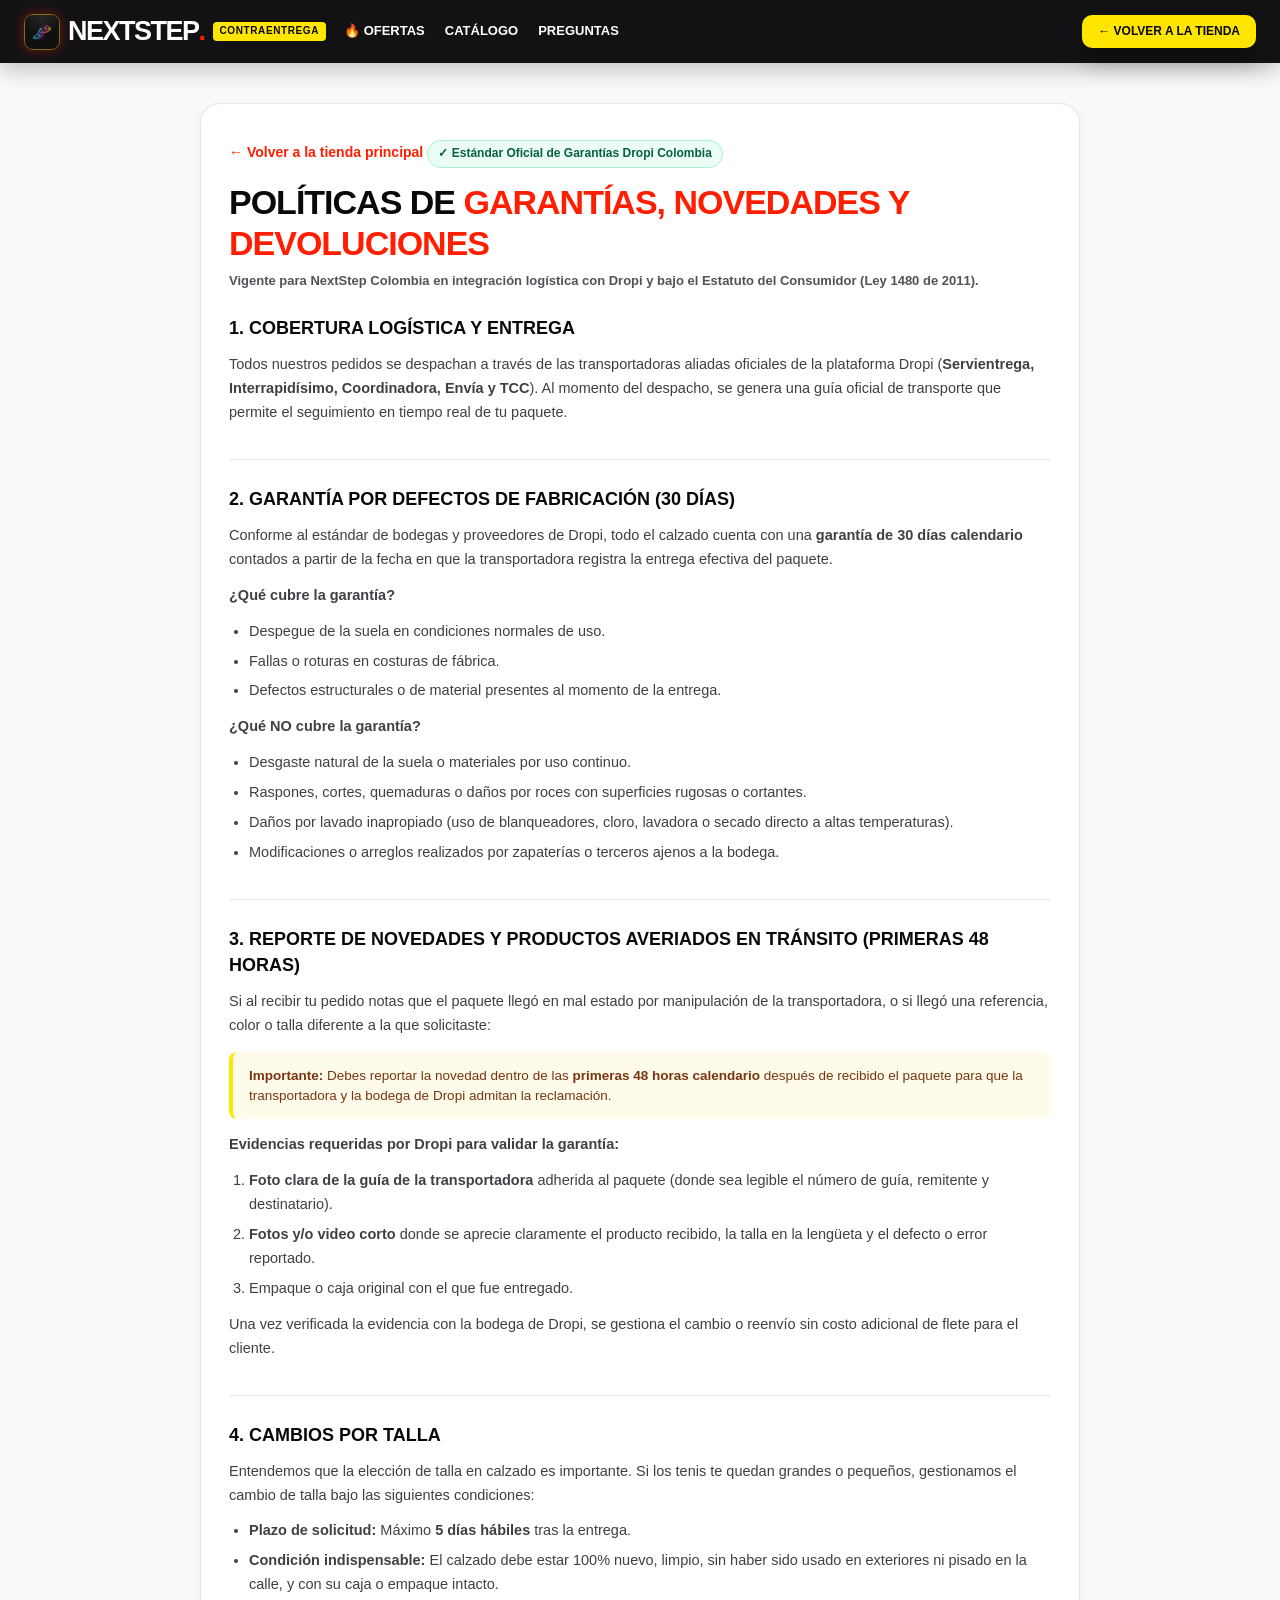
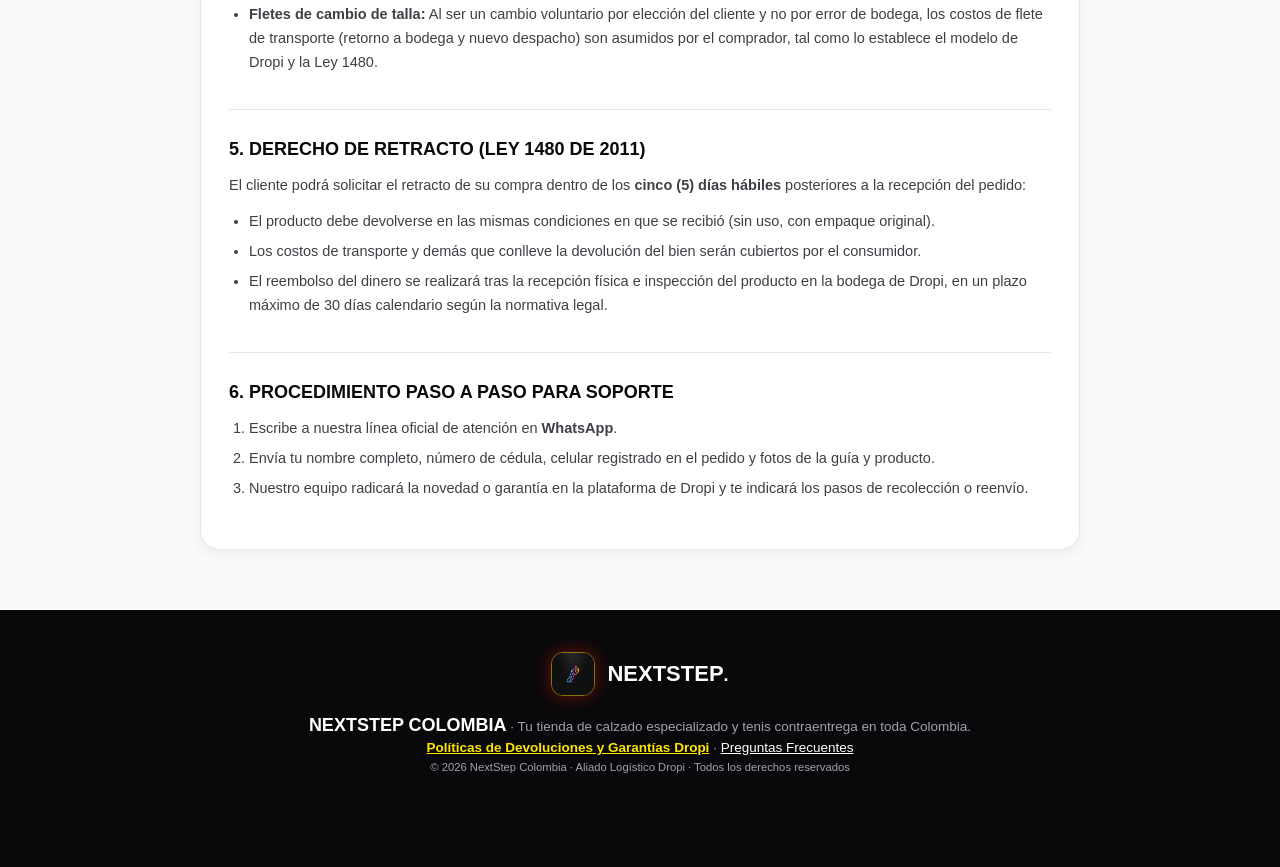
==== commit af8f8038: "Actualizar politica de devoluciones y garantias alineada 100% al estandar oficial de Dropi" ====
--- a/politica-devoluciones.html
+++ b/politica-devoluciones.html
@@ -3,31 +3,43 @@
 <head>
   <meta charset="utf-8">
   <meta name="viewport" content="width=device-width, initial-scale=1">
-  <title>Política de Devoluciones y Cambios · NextStep Colombia</title>
-  <meta name="description" content="Conoce nuestra política de cambios por talla, derecho de retracto y garantías de calzado en NextStep Colombia conforme a la Ley 1480 de 2011.">
+  <title>Políticas de Devoluciones, Cambios y Garantías (Estándar Dropi) · NextStep Colombia</title>
+  <meta name="description" content="Conoce las políticas oficiales de garantías, novedades, cambios de talla y devoluciones de NextStep Colombia en alianza con el ecosistema Dropi y la Ley 1480 de 2011.">
   <meta name="robots" content="index, follow">
   <link rel="canonical" href="https://nextstep-liard.vercel.app/politica-devoluciones.html">
   <link rel="icon" type="image/x-icon" href="assets/favicon.ico">
   <link rel="stylesheet" href="css/styles.css">
   <style>
     .policy-container {
-      max-width: 860px;
+      max-width: 880px;
       margin: 40px auto 60px;
-      padding: 32px 24px;
+      padding: 36px 28px;
       background: #ffffff;
       border: 1.5px solid var(--border);
       border-radius: 20px;
       box-shadow: var(--shadow-sm);
     }
     .policy-container h1 {
-      font-size: clamp(24px, 3.5vw, 36px);
+      font-size: clamp(24px, 3.5vw, 34px);
       font-weight: 900;
       text-transform: uppercase;
       letter-spacing: -1px;
       margin-bottom: 8px;
+      line-height: 1.2;
     }
     .policy-container h1 span {
       color: var(--r);
+    }
+    .policy-badge {
+      display: inline-block;
+      background: #ecfdf5;
+      color: #065f46;
+      border: 1px solid #a7f3d0;
+      font-weight: 800;
+      font-size: 12px;
+      padding: 4px 10px;
+      border-radius: 99px;
+      margin-bottom: 12px;
     }
     .policy-date {
       font-size: 13px;
@@ -37,8 +49,8 @@
       display: block;
     }
     .policy-section {
-      margin-bottom: 24px;
-      padding-bottom: 20px;
+      margin-bottom: 26px;
+      padding-bottom: 22px;
       border-bottom: 1px solid var(--border);
     }
     .policy-section:last-child {
@@ -50,20 +62,32 @@
       font-size: 18px;
       font-weight: 900;
       text-transform: uppercase;
-      margin-bottom: 10px;
+      margin-bottom: 12px;
       color: var(--k);
-    }
-    .policy-section p, .policy-section ul {
+      display: flex;
+      align-items: center;
+      gap: 8px;
+    }
+    .policy-section p, .policy-section ul, .policy-section ol {
       font-size: 14.5px;
       line-height: 1.65;
       color: #3f3f46;
-      margin-bottom: 10px;
-    }
-    .policy-section ul {
+      margin-bottom: 12px;
+    }
+    .policy-section ul, .policy-section ol {
       padding-left: 20px;
     }
     .policy-section li {
       margin-bottom: 6px;
+    }
+    .policy-highlight-box {
+      background: #fffbeb;
+      border-left: 4px solid var(--y);
+      padding: 14px 16px;
+      border-radius: 8px;
+      margin: 14px 0;
+      font-size: 13.5px;
+      color: #78350f;
     }
     .policy-back-btn {
       display: inline-flex;
@@ -95,51 +119,74 @@
 
   <main class="policy-container">
     <a href="index.html" class="policy-back-btn">← Volver a la tienda principal</a>
-    <h1>Política de <span>Cambios y Devoluciones</span></h1>
-    <span class="policy-date">Última actualización: 17 de Noviembre de 2026 · Conforme al Estatuto del Consumidor de Colombia (Ley 1480 de 2011)</span>
-
-    <div class="policy-section">
-      <h2>1. Compromiso y Respaldo NextStep</h2>
-      <p>En <strong>NextStep Colombia</strong> trabajamos bajo la modalidad de pago contraentrega y despacho nacional para que compres con total tranquilidad y cero riesgo. Entendemos que al comprar calzado online es fundamental contar con la talla adecuada y un producto en perfecto estado.</p>
-    </div>
-
-    <div class="policy-section">
-      <h2>2. Política de Cambio por Talla</h2>
-      <p>Si recibes tus tenis y la talla no te queda bien, te ofrecemos cambio rápido de talla bajo las siguientes condiciones:</p>
-      <ul>
-        <li><strong>Plazo:</strong> Tienes hasta <strong>5 días hábiles</strong> posteriores a la entrega del paquete por parte de la transportadora para reportar la solicitud.</li>
-        <li><strong>Estado del calzado:</strong> Los tenis deben estar completamente nuevos, sin marcas de uso en la suela, limpios, con sus etiquetas y en su caja o empaque original.</li>
-        <li><strong>Procedimiento:</strong> Escríbenos directamente a nuestra línea de WhatsApp con tu nombre y número de pedido para coordinar el despacho de la nueva talla.</li>
-      </ul>
-    </div>
-
-    <div class="policy-section">
-      <h2>3. Derecho de Retracto (Ley 1480 de 2011)</h2>
-      <p>De acuerdo con el artículo 47 del Estatuto del Consumidor de Colombia, en las compras realizadas a través de internet o ventas a distancia, el cliente tiene derecho a retractarse de la compra:</p>
-      <ul>
-        <li><strong>Plazo:</strong> El término máximo para ejercer el derecho de retracto es de <strong>cinco (5) días hábiles</strong> contados a partir de la entrega del producto.</li>
-        <li><strong>Condición del producto:</strong> El consumidor debe devolver el producto en las mismas condiciones en que lo recibió, sin haberlo usado ni desgastado.</li>
-        <li><strong>Costos de transporte:</strong> Conforme a la legislación colombiana, los costos de envío y flete por concepto de retracto deben ser asumidos por el cliente.</li>
-        <li><strong>Reembolso:</strong> Una vez verificado el estado del producto retornado, se efectuará la devolución del dinero en un plazo máximo de treinta (30) días calendario.</li>
-      </ul>
-    </div>
-
-    <div class="policy-section">
-      <h2>4. Garantía Legal por Defectos de Fabricación</h2>
-      <p>Todos nuestros productos cuentan con garantía legal por defectos de fabricación (despegue de suela no atribuible a mal uso o roturas de costura de fábrica):</p>
-      <ul>
-        <li><strong>Tiempo de garantía:</strong> 30 días calendario a partir de la entrega.</li>
-        <li><strong>Exclusiones:</strong> La garantía no cubre desgaste natural por uso prolongado, raspaduras externas, lavado inadecuado, manipulación indebida o daños causados por superficies abrasivas.</li>
-      </ul>
-    </div>
-
-    <div class="policy-section">
-      <h2>5. ¿Cómo Iniciar un Cambio o Devolución?</h2>
-      <p>El proceso es directo, rápido y sin trámites engorrosos:</p>
-      <ol style="padding-left:20px;line-height:1.7;color:#3f3f46">
-        <li>Contáctanos a nuestra línea de WhatsApp oficial indicando tu nombre, celular y foto del calzado recibido.</li>
-        <li>Nuestro asesor de soporte te indicará la dirección de recepción para el reenvío por transportadora.</li>
-        <li>Una vez recibido y verificado el paquete, despachamos tu cambio en un plazo de 2 a 4 días hábiles.</li>
+    <span class="policy-badge">✓ Estándar Oficial de Garantías Dropi Colombia</span>
+    <h1>Políticas de <span>Garantías, Novedades y Devoluciones</span></h1>
+    <span class="policy-date">Vigente para NextStep Colombia en integración logística con Dropi y bajo el Estatuto del Consumidor (Ley 1480 de 2011).</span>
+
+    <div class="policy-section">
+      <h2>1. Cobertura Logística y Entrega</h2>
+      <p>Todos nuestros pedidos se despachan a través de las transportadoras aliadas oficiales de la plataforma Dropi (<strong>Servientrega, Interrapidísimo, Coordinadora, Envía y TCC</strong>). Al momento del despacho, se genera una guía oficial de transporte que permite el seguimiento en tiempo real de tu paquete.</p>
+    </div>
+
+    <div class="policy-section">
+      <h2>2. Garantía por Defectos de Fabricación (30 Días)</h2>
+      <p>Conforme al estándar de bodegas y proveedores de Dropi, todo el calzado cuenta con una <strong>garantía de 30 días calendario</strong> contados a partir de la fecha en que la transportadora registra la entrega efectiva del paquete.</p>
+      <p><strong>¿Qué cubre la garantía?</strong></p>
+      <ul>
+        <li>Despegue de la suela en condiciones normales de uso.</li>
+        <li>Fallas o roturas en costuras de fábrica.</li>
+        <li>Defectos estructurales o de material presentes al momento de la entrega.</li>
+      </ul>
+      <p><strong>¿Qué NO cubre la garantía?</strong></p>
+      <ul>
+        <li>Desgaste natural de la suela o materiales por uso continuo.</li>
+        <li>Raspones, cortes, quemaduras o daños por roces con superficies rugosas o cortantes.</li>
+        <li>Daños por lavado inapropiado (uso de blanqueadores, cloro, lavadora o secado directo a altas temperaturas).</li>
+        <li>Modificaciones o arreglos realizados por zapaterías o terceros ajenos a la bodega.</li>
+      </ul>
+    </div>
+
+    <div class="policy-section">
+      <h2>3. Reporte de Novedades y Productos Averiados en Tránsito (Primeras 48 Horas)</h2>
+      <p>Si al recibir tu pedido notas que el paquete llegó en mal estado por manipulación de la transportadora, o si llegó una referencia, color o talla diferente a la que solicitaste:</p>
+      <div class="policy-highlight-box">
+        <strong>Importante:</strong> Debes reportar la novedad dentro de las <strong>primeras 48 horas calendario</strong> después de recibido el paquete para que la transportadora y la bodega de Dropi admitan la reclamación.
+      </div>
+      <p><strong>Evidencias requeridas por Dropi para validar la garantía:</strong></p>
+      <ol>
+        <li><strong>Foto clara de la guía de la transportadora</strong> adherida al paquete (donde sea legible el número de guía, remitente y destinatario).</li>
+        <li><strong>Fotos y/o video corto</strong> donde se aprecie claramente el producto recibido, la talla en la lengüeta y el defecto o error reportado.</li>
+        <li>Empaque o caja original con el que fue entregado.</li>
+      </ol>
+      <p>Una vez verificada la evidencia con la bodega de Dropi, se gestiona el cambio o reenvío sin costo adicional de flete para el cliente.</p>
+    </div>
+
+    <div class="policy-section">
+      <h2>4. Cambios por Talla</h2>
+      <p>Entendemos que la elección de talla en calzado es importante. Si los tenis te quedan grandes o pequeños, gestionamos el cambio de talla bajo las siguientes condiciones:</p>
+      <ul>
+        <li><strong>Plazo de solicitud:</strong> Máximo <strong>5 días hábiles</strong> tras la entrega.</li>
+        <li><strong>Condición indispensable:</strong> El calzado debe estar 100% nuevo, limpio, sin haber sido usado en exteriores ni pisado en la calle, y con su caja o empaque intacto.</li>
+        <li><strong>Fletes de cambio de talla:</strong> Al ser un cambio voluntario por elección del cliente y no por error de bodega, los costos de flete de transporte (retorno a bodega y nuevo despacho) son asumidos por el comprador, tal como lo establece el modelo de Dropi y la Ley 1480.</li>
+      </ul>
+    </div>
+
+    <div class="policy-section">
+      <h2>5. Derecho de Retracto (Ley 1480 de 2011)</h2>
+      <p>El cliente podrá solicitar el retracto de su compra dentro de los <strong>cinco (5) días hábiles</strong> posteriores a la recepción del pedido:</p>
+      <ul>
+        <li>El producto debe devolverse en las mismas condiciones en que se recibió (sin uso, con empaque original).</li>
+        <li>Los costos de transporte y demás que conlleve la devolución del bien serán cubiertos por el consumidor.</li>
+        <li>El reembolso del dinero se realizará tras la recepción física e inspección del producto en la bodega de Dropi, en un plazo máximo de 30 días calendario según la normativa legal.</li>
+      </ul>
+    </div>
+
+    <div class="policy-section">
+      <h2>6. Procedimiento Paso a Paso para Soporte</h2>
+      <ol>
+        <li>Escribe a nuestra línea oficial de atención en <strong>WhatsApp</strong>.</li>
+        <li>Envía tu nombre completo, número de cédula, celular registrado en el pedido y fotos de la guía y producto.</li>
+        <li>Nuestro equipo radicará la novedad o garantía en la plataforma de Dropi y te indicará los pasos de recolección o reenvío.</li>
       </ol>
     </div>
   </main>
@@ -151,8 +198,8 @@
       <span>NEXTSTEP<b>.</b></span>
     </a>
     <p><b>NEXTSTEP COLOMBIA</b> · Tu tienda de calzado especializado y tenis contraentrega en toda Colombia.</p>
-    <p><a href="politica-devoluciones.html" style="color:var(--y);font-weight:700">Política de Cambios y Devoluciones</a> · <a href="index.html#faq" style="color:#fff">Preguntas Frecuentes</a></p>
-    <small>© 2026 NextStep Colombia · Todos los derechos reservados · Comercio Electrónico Seguro</small>
+    <p><a href="politica-devoluciones.html" style="color:var(--y);font-weight:700">Políticas de Devoluciones y Garantías Dropi</a> · <a href="index.html#faq" style="color:#fff">Preguntas Frecuentes</a></p>
+    <small>© 2026 NextStep Colombia · Aliado Logístico Dropi · Todos los derechos reservados</small>
   </footer>
 </body>
 </html>
